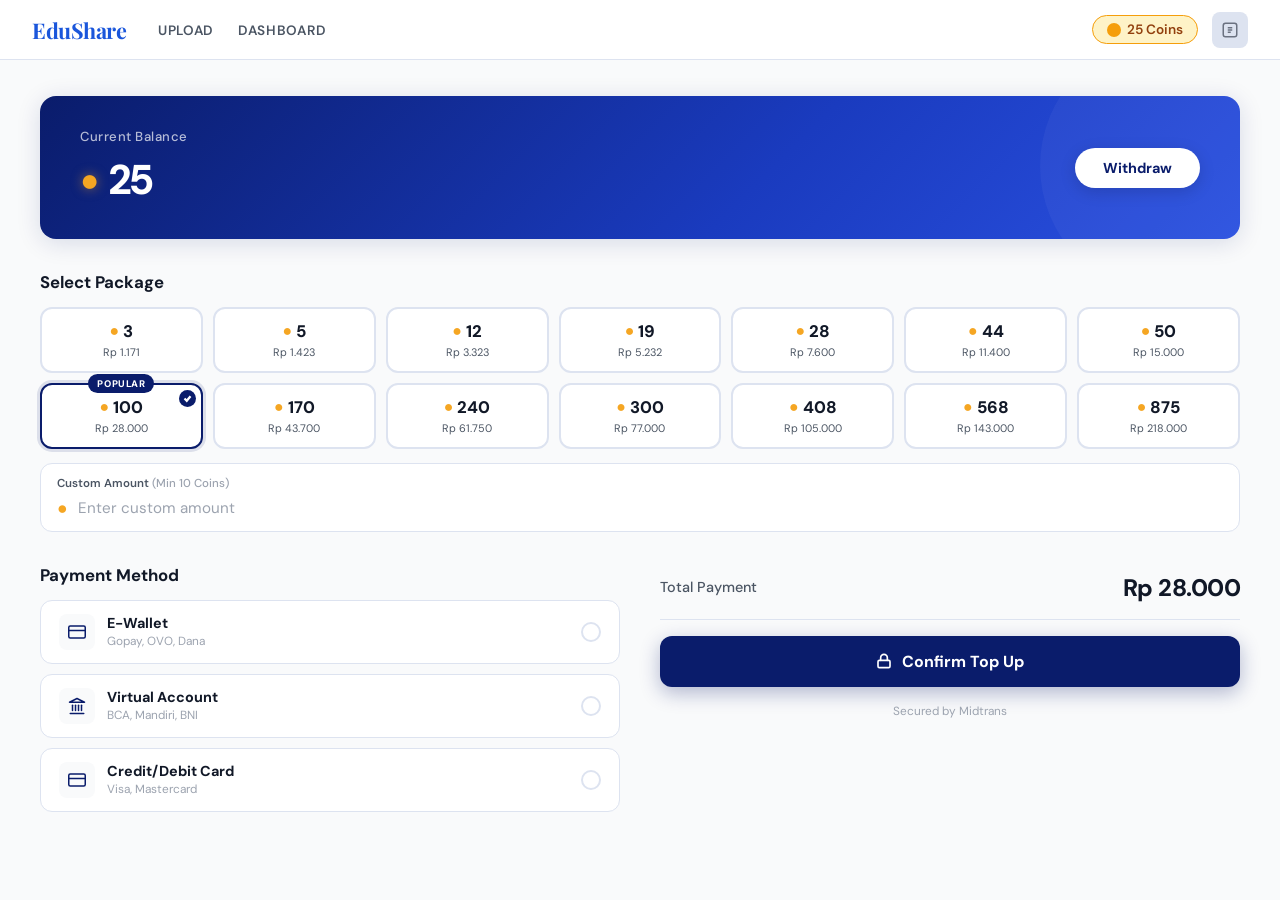
==== topup.html @ bce912f8 "fixing file structure" ====
<!DOCTYPE html>
<html lang="id">
<head>
  <meta charset="UTF-8" />
  <meta name="viewport" content="width=device-width, initial-scale=1.0" />
  <title>EduShare – Top Up Coins</title>
  <link rel="preconnect" href="https://fonts.googleapis.com" />
  <link rel="preconnect" href="https://fonts.gstatic.com" crossorigin />
  <link href="https://fonts.googleapis.com/css2?family=DM+Sans:wght@400;500;600;700&family=Playfair+Display:wght@700&display=swap" rel="stylesheet"/>
  <link rel="stylesheet" href="./style/topup.css" />
</head>
<body>

  <!--DESKTOP NAV-->

<nav class="desktop-nav">
  <span class="nav-logo">EduShare</span>
  <ul class="nav-links">
    <li><a href="upload.html">Upload</a></li>
    <li><a href="index.html">Dashboard</a></li>
  </ul>
  <div class="nav-right">
    <a href="topup.html" class="coin-badge text-decor-none">
        <div class="coin-dot"></div>
        <span id="nav-coins">25 Coins</span>
    </a>
    <div class="avatar">
      <svg width="18" height="18" fill="none" stroke="#6b7280" stroke-width="2" viewBox="0 0 24 24">
        <rect x="3" y="3" width="18" height="18" rx="3"/>
        <line x1="9" y1="9" x2="15" y2="9"/>
        <line x1="9" y1="12" x2="15" y2="12"/>
        <line x1="9" y1="15" x2="13" y2="15"/>
      </svg>
    </div>
  </div>
</nav>

<!--MOBILE HEADER-->
<header class="mobile-header">
  <span class="nav-logo">EduShare</span>
  <div class="coin-badge">
    <div class="coin-dot"></div>
    25 Coins
  </div>
</header>

<!--MOBILE SEARCH BAR-->
<div class="mobile-search-wrap">
  <div class="mobile-search-bar">
    <svg width="16" height="16" fill="none" stroke="currentColor" stroke-width="2" viewBox="0 0 24 24">
      <circle cx="11" cy="11" r="8"/><line x1="21" y1="21" x2="16.65" y2="16.65"/>
    </svg>
    <input type="text" placeholder="Search for notes, past papers, textbooks..." id="mobileSearch"/>
    <button class="search-go-btn" aria-label="Go">
      <svg width="16" height="16" fill="none" stroke="currentColor" stroke-width="2.5" viewBox="0 0 24 24">
        <line x1="5" y1="12" x2="19" y2="12"/>
        <polyline points="12 5 19 12 12 19"/>
      </svg>
    </button>
  </div>
</div>

  <!-- ── MAIN ── -->
  <main class="main-content">

    <!-- Balance Card -->
    <section class="balance-card">
      <div class="balance-info">
        <p class="balance-label">Current Balance</p>
        <div class="balance-amount">
          <span class="coin-big">●</span>
          <span id="balance-display">25</span>
        </div>
      </div>

      <a href="withdrawal.html" id="withdrawal" class="withdraw-btn">
        <span>Withdraw</span>
      </a>
      
    </section>

    <!-- Package Selection -->
    <section class="package-section">
      <h2 class="section-title">Select Package</h2>
      <div class="package-grid" id="package-grid">
        <!-- Injected by JS -->
      </div>

      <!-- Custom Amount -->
      <div class="custom-amount-wrapper">
        <label class="custom-label">Custom Amount <span>(Min 10 Coins)</span></label>
        <div class="custom-input-row">
          <span class="coin-icon-sm">●</span>
          <input
            type="number"
            id="custom-amount"
            class="custom-input"
            placeholder="Enter custom amount"
            min="10"
          />
        </div>
      </div>
    </section>

    <!-- Payment + Confirm -->
    <section class="payment-section">
      <div class="payment-left">
        <h2 class="section-title">Payment Method</h2>
        <div class="payment-methods" id="payment-methods">
          <!-- Injected by JS -->
        </div>
      </div>

      <div class="payment-right">
        <div class="total-block">
          <div class="total-label">
            <span>Total Payment</span>
          </div>
          <div class="total-amount" id="total-amount">Rp 0</div>
        </div>
        <button class="confirm-btn" id="confirm-btn">
          <svg xmlns="http://www.w3.org/2000/svg" width="16" height="16" viewBox="0 0 24 24" fill="none" stroke="currentColor" stroke-width="2.5" stroke-linecap="round" stroke-linejoin="round"><rect x="3" y="11" width="18" height="11" rx="2" ry="2"/><path d="M7 11V7a5 5 0 0 1 10 0v4"/></svg>
          Confirm Top Up
        </button>
        <p class="secured-text">Secured by Midtrans</p>
      </div>
    </section>

  </main>


  <!-- ── TOAST ── -->
  <div class="toast" id="toast"></div>

  <script src="./script/topup.js"></script>
</body>
</html>
---- style/topup.css ----
/* ═══════════════════════════════════════════
   EDUSHARE – TOPUP PAGE  |  topup.css
   ═══════════════════════════════════════════ */
*, *::before, *::after {
  box-sizing: border-box;
  margin: 0;
  padding: 0;
}

:root {
  --text-main:  #1a2e5a;
  --text-sub:   #6b7280;
  --text-light: #9ca3af;
  --blue-primary: #1a56db;
  --blue-dark:    #1e3a8a;
  --blue-light:   #dbeafe;
  --gold:         #f59e0b;
  --gold-light:   #fef3c7;
  --text-dark:    #111827;
  --text-mid:     #374151;
  --text-muted:   #6b7280;
  --border:       #e5e7eb;
  --bg:           #f9fafb;
  --white:        #ffffff;
  --green:        #10b981;
  --brand-navy:      #0a1c6b;
  --brand-navy-mid:  #1230a0;
  --brand-navy-light:#1a3bbf;
  --accent:          #4a7fcb;
  --coin-gold:       #f5a623;
  --white:           #ffffff;
  --bg:              #f9fafb;
  --border:          #dde3f0;
  --text-dark:       #111827;
  --text-mid:        #4b5563;
  --text-light:      #9ca3af;
  --radius-sm:       8px;
  --radius-md:       12px;
  --radius-lg:       16px;
  --shadow-sm:       0 1px 4px rgba(10,28,107,.08);
  --shadow-card:     0 4px 24px rgba(10,28,107,.14);
  --transition:      .2s cubic-bezier(.4,0,.2,1);
}


html {
  -webkit-text-size-adjust: 100%;
}

/* body {
  font-family: 'DM Sans', sans-serif;
  background: #f9fafb;
  color: #111827;
  min-height: 100vh;
} */

body {
  font-family: 'DM Sans', sans-serif;
  background: var(--bg);
  color: var(--text-dark);
  min-height: 100vh;
}

::-webkit-scrollbar { width: 6px; }
::-webkit-scrollbar-track { background: transparent; }
::-webkit-scrollbar-thumb { background: var(--border); border-radius: 99px; }


/* body {
  font-family: 'Plus Jakarta Sans', sans-serif;
  background: var(--bg);
  color: var(--text-dark);
  min-height: 100vh;
} */

.text-decor-none{
  text-decoration: none;
}


/* ══════════════════════════════════════
   DESKTOP NAV
══════════════════════════════════════ */
.desktop-nav {
  background: var(--white);
  border-bottom: 1px solid var(--border);
  display: flex;
  align-items: center;
  padding: 0 32px;
  height: 60px;
  gap: 32px;
  position: sticky;
  top: 0;
  z-index: 100;
}

.nav-logo {
  font-family: 'Playfair Display', serif;
  font-size: 1.35rem;
  color: var(--blue-primary);
  font-weight: 700;
  letter-spacing: -0.5px;
  cursor: pointer;
}
.text-decor-none{
  text-decoration: none;
}

.nav-links {
  display: flex;
  gap: 24px;
  list-style: none;
  flex: 1;
}
.nav-links a {
  text-decoration: none;
  font-size: 0.85rem;
  font-weight: 600;
  letter-spacing: 0.05em;
  color: var(--text-mid);
  text-transform: uppercase;
  transition: color 0.2s;
}
.nav-links a:hover { color: var(--blue-primary); }

.nav-right {
  display: flex;
  align-items: center;
  gap: 14px;
}
.w-15{
  width: 15px ;
}

.h-15{
  height: 15px;
}

/* desktop search */
.search-bar {
  display: flex;
  align-items: center;
  background: var(--bg);
  border: 1px solid var(--border);
  border-radius: 50px;
  padding: 6px 16px;
  gap: 8px;
  width: 280px;
  transition: border-color 0.2s;
}
.search-bar:focus-within { border-color: var(--blue-primary); }
.search-bar input {
  border: none;
  background: transparent;
  outline: none;
  font-size: 0.875rem;
  color: var(--text-dark);
  width: 100%;
  font-family: inherit;
}
.search-bar svg { color: var(--text-muted); flex-shrink: 0; }


/* coin badge */
.coin-badge {
  display: flex;
  align-items: center;
  gap: 6px;
  background: var(--gold-light);
  border: 1px solid var(--gold);
  border-radius: 50px;
  padding: 5px 14px;
  font-size: 0.85rem;
  font-weight: 600;
  color: #92400e;
  cursor: pointer;
  white-space: nowrap;
}
.coin-dot {
  width: 14px; height: 14px;
  background: var(--gold);
  border-radius: 50%;
  flex-shrink: 0;
}

.flex-row{
  flex-direction: row;
  justify-items: end;
}

.gap-50{
  gap: 50px;
}

.p-20{
  padding: 20px;
}
.m-10{
  margin: 10px;
}

.avatar {
  width: 36px; height: 36px;
  background: var(--border);
  border-radius: 8px;
  display: flex; align-items: center; justify-content: center;
  cursor: pointer;
  transition: background 0.2s;
  flex-shrink: 0;
}
.avatar:hover { background: var(--blue-light); }

/* ══════════════════════════════════════
   MOBILE HEADER (hidden on desktop)
══════════════════════════════════════ */
.mobile-header {
  display: none;
  align-items: center;
  justify-content: space-between;
  padding: 14px 18px;
  background: var(--white);
  border-bottom: 1px solid var(--border);
  position: sticky;
  top: 0;
  z-index: 100;
}

/* ══════════════════════════════════════
   MOBILE SEARCH BAR (hidden on desktop)
══════════════════════════════════════ */
.mobile-search-wrap {
  display: none;
  padding: 14px 18px;
  background: var(--white);
  border-bottom: 1px solid var(--border);
}
.mobile-search-bar {
  display: flex;
  align-items: center;
  background: var(--bg);
  border: 1.5px solid var(--border);
  border-radius: 12px;
  padding: 10px 14px;
  gap: 10px;
  transition: border-color 0.2s;
}
.mobile-search-bar:focus-within { border-color: var(--blue-primary); }
.mobile-search-bar svg { color: var(--text-muted); flex-shrink: 0; }
.mobile-search-bar input {
  flex: 1;
  border: none;
  background: transparent;
  outline: none;
  font-size: 0.9rem;
  color: var(--text-dark);
  font-family: inherit;
}
.mobile-search-bar input::placeholder { color: var(--text-muted); }

.search-go-btn {
  width: 34px; height: 34px;
  background: var(--blue-primary);
  border: none;
  border-radius: 9px;
  display: flex; align-items: center; justify-content: center;
  cursor: pointer;
  flex-shrink: 0;
  color: var(--white);
  transition: background 0.2s;
}
.search-go-btn:hover { background: var(--blue-dark); }

/* .avatar {
  width: 36px;
  height: 36px;
  border: 1px solid var(--border);
  border-radius: var(--radius-sm);
  background: var(--white);
  display: flex;
  align-items: center;
  justify-content: center;
  cursor: pointer;
  color: var(--text-mid);
  transition: background var(--transition), border-color var(--transition);
}
.avatar:hover { background: var(--bg); border-color: var(--accent); } */


/* ══════════════════════════════════════
   MOBILE HEADER  (hidden on desktop)
══════════════════════════════════════ */
.mobile-header {
  display: none;
  align-items: center;
  justify-content: space-between;
  background: var(--white);
  border-bottom: 1px solid var(--border);
  padding: 0 18px;
  height: 52px;
}

/* Mobile search bar */
.mobile-search-wrap {
  display: none;
  background: var(--white);
  border-bottom: 1px solid var(--border);
  padding: 10px 18px;
}

.mobile-search-bar {
  display: flex;
  align-items: center;
  gap: 8px;
  background: var(--bg);
  border: 1px solid var(--border);
  border-radius: 999px;
  padding: 8px 14px;
  transition: border-color var(--transition);
}
.mobile-search-bar:focus-within { border-color: var(--accent); }
.mobile-search-bar svg { color: var(--text-light); flex-shrink: 0; }
.mobile-search-bar input {
  flex: 1;
  border: none;
  background: transparent;
  font-family: inherit;
  font-size: .84rem;
  color: var(--text-dark);
  outline: none;
}
.mobile-search-bar input::placeholder { color: var(--text-light); }

.search-go-btn {
  background: var(--brand-navy);
  border: none;
  border-radius: 50%;
  width: 28px;
  height: 28px;
  display: flex;
  align-items: center;
  justify-content: center;
  cursor: pointer;
  color: var(--white);
  flex-shrink: 0;
  transition: background var(--transition);
}
.search-go-btn:hover { background: var(--brand-navy-light); }


/* ══════════════════════════════════════
   MAIN CONTENT
══════════════════════════════════════ */
.main-content {
  max-width: 1280px;
  margin: 0 auto;
  padding: 36px 40px 60px;
  display: flex;
  flex-direction: column;
  gap: 32px;
}


/* ── BALANCE CARD ── */
.balance-card {
  background: linear-gradient(135deg, var(--brand-navy) 0%, var(--brand-navy-light) 60%, #2a50e0 100%);
  border-radius: var(--radius-lg);
  padding: 32px 40px;
  display: flex;
  align-items: center;
  justify-content: space-between;
  box-shadow: var(--shadow-card);
  position: relative;
  overflow: hidden;
}
.balance-card::after {
  content: '';
  position: absolute;
  right: -60px; top: -60px;
  width: 260px; height: 260px;
  background: rgba(255,255,255,.04);
  border-radius: 50%;
}

.balance-label {
  color: rgba(255,255,255,.7);
  font-size: .82rem;
  font-weight: 500;
  margin-bottom: 8px;
  letter-spacing: .04em;
}
.balance-amount {
  display: flex;
  align-items: center;
  gap: 10px;
}
.coin-big {
  font-size: 2rem;
  color: var(--coin-gold);
  line-height: 1;
  filter: drop-shadow(0 0 6px rgba(245,166,35,.5));
}
#balance-display {
  font-size: 2.6rem;
  font-weight: 800;
  color: var(--white);
  letter-spacing: -1px;
  transition: color .15s;
}

.withdraw-btn {
  display: inline-block;
  text-decoration: none;
  background: var(--white);
  color: var(--brand-navy);
  border: none;
  border-radius: 999px;
  padding: 11px 28px;
  font-family: inherit;
  font-size: .9rem;
  font-weight: 700;
  cursor: pointer;
  box-shadow: 0 4px 16px rgba(0,0,0,.15);
  transition: transform var(--transition), box-shadow var(--transition);
  flex-shrink: 0;
  position: relative;   /* ← FIX: angkat di atas ::after pseudo-element */
  z-index: 1;           /* ← FIX: ::after card menutupi area tombol ini */
}
.withdraw-btn:hover { transform: translateY(-1px); box-shadow: 0 6px 20px rgba(0,0,0,.2); }
.withdraw-btn:active { transform: translateY(0); }

/* .withdraw-btn {
  display: inline-block;        
  text-decoration: none;      
  background: var(--white);
  color: var(--brand-navy);
  border: none;
  border-radius: 999px;
  padding: 11px 28px;
  font-family: inherit;
  font-size: .9rem;
  font-weight: 700;
  cursor: pointer;
  box-shadow: 0 4px 16px rgba(0,0,0,.15);
  transition: transform var(--transition), box-shadow var(--transition);
  flex-shrink: 0;
}
.withdraw-btn:hover { transform: translateY(-1px); box-shadow: 0 6px 20px rgba(0,0,0,.2); }
.withdraw-btn:active { transform: translateY(0); } */


/* ── SECTION TITLE ── */
.section-title {
  font-size: 1.05rem;
  font-weight: 700;
  color: var(--text-dark);
  margin-bottom: 14px;
}


/* ── PACKAGE SECTION ── */
.package-section { display: flex; flex-direction: column; gap: 0; }

.package-grid {
  display: grid;
  grid-template-columns: repeat(7, 1fr);
  gap: 10px;
  margin-bottom: 14px;
}

/* ── PACKAGE CARD ── */
.pkg-card {
  position: relative;
  background: var(--white);
  border: 2px solid var(--border);
  border-radius: var(--radius-md);
  padding: 14px 8px 12px;
  text-align: center;
  cursor: pointer;
  transition: border-color var(--transition), box-shadow var(--transition), transform var(--transition);
  user-select: none;
}
.pkg-card:hover {
  border-color: var(--brand-navy-light);
  box-shadow: 0 4px 16px rgba(10,28,107,.12);
  transform: translateY(-2px);
}
.pkg-card.selected {
  border-color: var(--brand-navy);
  box-shadow: 0 0 0 3px rgba(10,28,107,.12);
}

.check-mark {
  display: none;
  position: absolute;
  top: 5px; right: 5px;
  width: 17px; height: 17px;
  background: var(--brand-navy);
  border-radius: 50%;
  align-items: center;
  justify-content: center;
}
.pkg-card.selected .check-mark { display: flex; }
.check-mark svg { width: 9px; height: 9px; stroke: white; stroke-width: 3; }

.pkg-badge {
  position: absolute;
  top: -11px; left: 50%;
  transform: translateX(-50%);
  background: var(--brand-navy);
  color: var(--white);
  font-size: .6rem;
  font-weight: 800;
  letter-spacing: .06em;
  padding: 3px 9px;
  border-radius: 999px;
  white-space: nowrap;
}

.pkg-top {
  display: flex;
  align-items: center;
  justify-content: center;
  gap: 4px;
  margin-bottom: 5px;
}
.pkg-coin-icon {
  font-size: 1rem;
  color: var(--coin-gold);
  line-height: 1;
}
.pkg-amount {
  font-size: 1.05rem;
  font-weight: 800;
  color: var(--text-dark);
  line-height: 1;
}
.pkg-price {
  font-size: .68rem;
  color: var(--text-mid);
  margin-top: 2px;
}


/* ── CUSTOM AMOUNT ── */
.custom-amount-wrapper {
  background: var(--white);
  border: 1.5px solid var(--border);
  border-radius: var(--radius-md);
  padding: 12px 16px;
  transition: border-color var(--transition);
}
.custom-amount-wrapper:focus-within { border-color: var(--brand-navy-light); }

.custom-label {
  font-size: .72rem;
  font-weight: 600;
  color: var(--text-mid);
  display: block;
  margin-bottom: 6px;
}
.custom-label span { color: var(--text-light); font-weight: 500; }

.custom-input-row {
  display: flex;
  align-items: center;
  gap: 10px;
}
.coin-icon-sm {
  font-size: 1.1rem;
  color: var(--coin-gold);
  flex-shrink: 0;
}
.custom-input {
  flex: 1;
  border: none;
  outline: none;
  font-family: inherit;
  font-size: .95rem;
  font-weight: 500;
  color: var(--text-dark);
  background: transparent;
}
.custom-input::placeholder { color: var(--text-light); font-weight: 400; }
.custom-input::-webkit-outer-spin-button,
.custom-input::-webkit-inner-spin-button { -webkit-appearance: none; }


/* ── PAYMENT SECTION ── */
.payment-section {
  display: grid;
  grid-template-columns: 1fr 1fr;
  gap: 40px;
  align-items: start;
}

.payment-methods { display: flex; flex-direction: column; gap: 10px; }

.method-card {
  display: flex;
  align-items: center;
  justify-content: space-between;
  background: var(--white);
  border: 1.5px solid var(--border);
  border-radius: var(--radius-md);
  padding: 13px 18px;
  cursor: pointer;
  transition: border-color var(--transition), box-shadow var(--transition);
  user-select: none;
}
.method-card:hover { border-color: var(--brand-navy-light); box-shadow: var(--shadow-sm); }
.method-card.selected { border-color: var(--brand-navy); box-shadow: 0 0 0 3px rgba(10,28,107,.1); }

.method-left {
  display: flex;
  align-items: center;
  gap: 12px;
}
.method-icon {
  width: 36px; height: 36px;
  background: var(--bg);
  border-radius: var(--radius-sm);
  display: flex;
  align-items: center;
  justify-content: center;
  color: var(--brand-navy);
  flex-shrink: 0;
}
.method-name { font-size: .9rem; font-weight: 700; color: var(--text-dark); }
.method-sub  { font-size: .74rem; color: var(--text-light); margin-top: 1px; }

.radio-circle {
  width: 20px; height: 20px;
  border: 2px solid var(--border);
  border-radius: 50%;
  display: flex;
  align-items: center;
  justify-content: center;
  transition: border-color var(--transition);
  flex-shrink: 0;
}
.method-card.selected .radio-circle { border-color: var(--brand-navy); }
.radio-dot {
  width: 10px; height: 10px;
  border-radius: 50%;
  background: var(--brand-navy);
  transform: scale(0);
  transition: transform var(--transition);
}
.method-card.selected .radio-dot { transform: scale(1); }


/* ── PAYMENT RIGHT ── */
.payment-right {
  display: flex;
  flex-direction: column;
  gap: 16px;
  padding-top: 8px;
}

.total-block {
  display: flex;
  align-items: center;
  justify-content: space-between;
  padding-bottom: 16px;
  border-bottom: 1.5px solid var(--border);
}
.total-label {
  font-size: .9rem;
  font-weight: 500;
  color: var(--text-mid);
}
.total-amount {
  font-size: 1.5rem;
  font-weight: 800;
  color: var(--text-dark);
  letter-spacing: -.5px;
  transition: color .15s;
}

.confirm-btn {
  display: flex;
  align-items: center;
  justify-content: center;
  gap: 10px;
  width: 100%;
  padding: 15px;
  background: var(--brand-navy);
  color: var(--white);
  border: none;
  border-radius: var(--radius-md);
  font-family: inherit;
  font-size: 1rem;
  font-weight: 700;
  cursor: pointer;
  box-shadow: 0 6px 20px rgba(10,28,107,.3);
  transition: background var(--transition), transform var(--transition), box-shadow var(--transition);
}
.confirm-btn:hover {
  background: var(--brand-navy-light);
  transform: translateY(-1px);
  box-shadow: 0 8px 24px rgba(10,28,107,.35);
}
.confirm-btn:active { transform: translateY(0); }
.confirm-btn:disabled {
  background: var(--border);
  color: var(--text-light);
  cursor: not-allowed;
  box-shadow: none;
  transform: none;
}

.secured-text {
  text-align: center;
  font-size: .74rem;
  color: var(--text-light);
}


/* ── TOAST ── */
.toast {
  position: fixed;
  bottom: 28px;
  left: 50%;
  transform: translateX(-50%) translateY(20px);
  background: var(--brand-navy);
  color: var(--white);
  padding: 11px 26px;
  border-radius: 999px;
  font-size: .86rem;
  font-weight: 600;
  box-shadow: 0 8px 24px rgba(10,28,107,.3);
  opacity: 0;
  pointer-events: none;
  transition: opacity .3s, transform .3s;
  z-index: 999;
  white-space: nowrap;
}
.toast.show {
  opacity: 1;
  transform: translateX(-50%) translateY(0);
}


/* ══════════════════════════════════════
   RESPONSIVE BREAKPOINTS
══════════════════════════════════════ */

/* ── Large tablet / small laptop ── */
@media (max-width: 1100px) {
  .package-grid { grid-template-columns: repeat(5, 1fr); }
  .main-content { padding: 28px 32px 56px; }
}

/* ── Tablet ── */
@media (max-width: 860px) {
  .main-content { padding: 24px 24px 48px; }
  .package-grid { grid-template-columns: repeat(4, 1fr); }
  .payment-section { grid-template-columns: 1fr; gap: 20px; }

  /* Payment right becomes a sticky bottom bar on tablet */
  .payment-right {
    position: sticky;
    bottom: 0;
    background: var(--white);
    border-top: 1px solid var(--border);
    margin: 0 -24px;
    padding: 16px 24px 20px;
    gap: 12px;
  }
}

/* ── Mobile: switch nav ── */
@media (max-width: 640px) {
  /* Hide desktop nav, show mobile header + search */
  .desktop-nav       { display: none; }
  .mobile-header     { display: flex; }
  .mobile-search-wrap{ display: block; }

  .main-content { padding: 18px 16px 120px; gap: 20px; }

  /* Balance card stacks vertically */
  .balance-card {
    flex-direction: column;
    align-items: flex-start;
    gap: 18px;
    padding: 24px 22px;
  }
  .coin-big        { font-size: 1.7rem; }
  #balance-display { font-size: 2.2rem; }
  .withdraw-btn    { width: 100%; text-align: center; }

  /* Package grid: 3 columns on mobile */
  .package-grid { grid-template-columns: repeat(3, 1fr); gap: 8px; }
  .pkg-card     { padding: 12px 6px 10px; }
  .pkg-amount   { font-size: .95rem; }
  .pkg-price    { font-size: .63rem; }

  /* Payment section single column */
  .payment-section { grid-template-columns: 1fr; gap: 16px; }

  /* Sticky confirm bar at bottom */
  .payment-right {
    position: fixed;
    bottom: 0; left: 0; right: 0;
    background: var(--white);
    border-top: 1px solid var(--border);
    margin: 0;
    padding: 14px 16px 20px;
    gap: 10px;
    z-index: 50;
    box-shadow: 0 -4px 16px rgba(10,28,107,.08);
  }

  .total-block { padding-bottom: 12px; }
  .total-amount { font-size: 1.3rem; }

  .confirm-btn { padding: 14px; font-size: .95rem; }
}

/* ── Small mobile ── */
@media (max-width: 380px) {
  .package-grid { grid-template-columns: repeat(2, 1fr); }
  #balance-display { font-size: 1.9rem; }
}
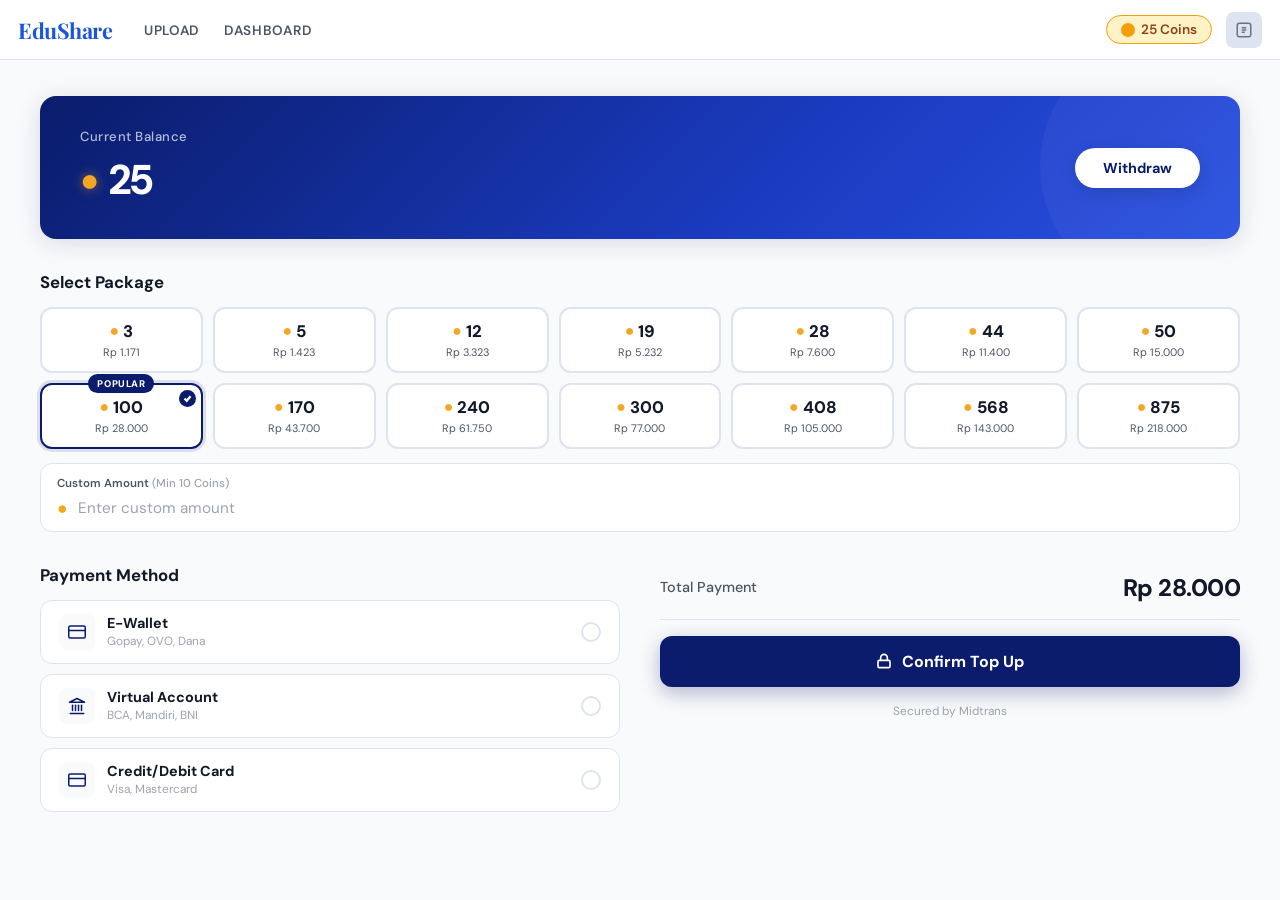
==== commit 238560b2: "fix feat (navbar) : layouting navbar" ====
--- a/topup.html
+++ b/topup.html
@@ -37,28 +37,13 @@
 
 <!--MOBILE HEADER-->
 <header class="mobile-header">
-  <span class="nav-logo">EduShare</span>
-  <div class="coin-badge">
+  <a href="index.html" class="nav-logo text-decor-none">EduShare</a>
+  <a class="coin-badge text-decor-none" href="topup.html">
     <div class="coin-dot"></div>
-    25 Coins
-  </div>
+    <p>25 Coins</p>
+  </a>
 </header>
 
-<!--MOBILE SEARCH BAR-->
-<div class="mobile-search-wrap">
-  <div class="mobile-search-bar">
-    <svg width="16" height="16" fill="none" stroke="currentColor" stroke-width="2" viewBox="0 0 24 24">
-      <circle cx="11" cy="11" r="8"/><line x1="21" y1="21" x2="16.65" y2="16.65"/>
-    </svg>
-    <input type="text" placeholder="Search for notes, past papers, textbooks..." id="mobileSearch"/>
-    <button class="search-go-btn" aria-label="Go">
-      <svg width="16" height="16" fill="none" stroke="currentColor" stroke-width="2.5" viewBox="0 0 24 24">
-        <line x1="5" y1="12" x2="19" y2="12"/>
-        <polyline points="12 5 19 12 12 19"/>
-      </svg>
-    </button>
-  </div>
-</div>
 
   <!-- ── MAIN ── -->
   <main class="main-content">
--- a/style/topup.css
+++ b/style/topup.css
@@ -86,7 +86,7 @@
   border-bottom: 1px solid var(--border);
   display: flex;
   align-items: center;
-  padding: 0 32px;
+  padding: 14px 18px;
   height: 60px;
   gap: 32px;
   position: sticky;
@@ -768,7 +768,6 @@
     gap: 12px;
   }
 }
-
 /* ── Mobile: switch nav ── */
 @media (max-width: 640px) {
   /* Hide desktop nav, show mobile header + search */
